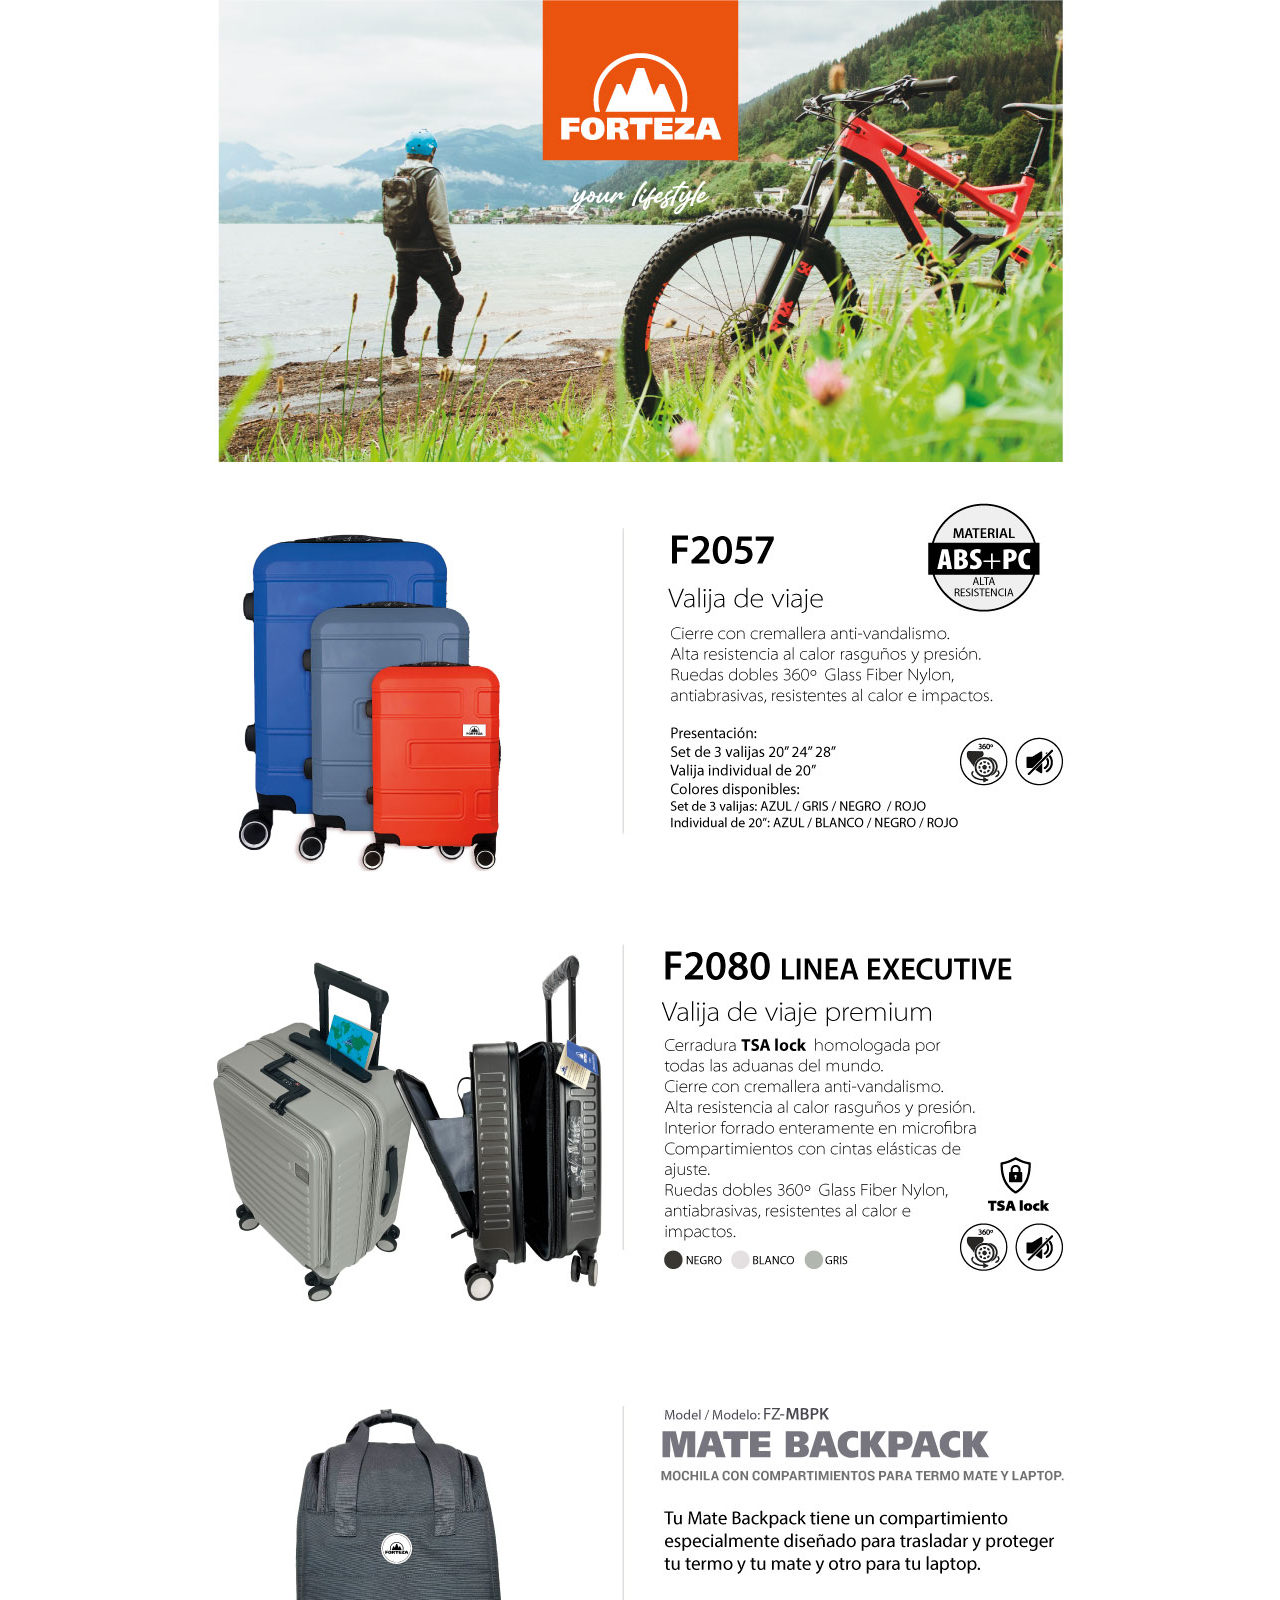
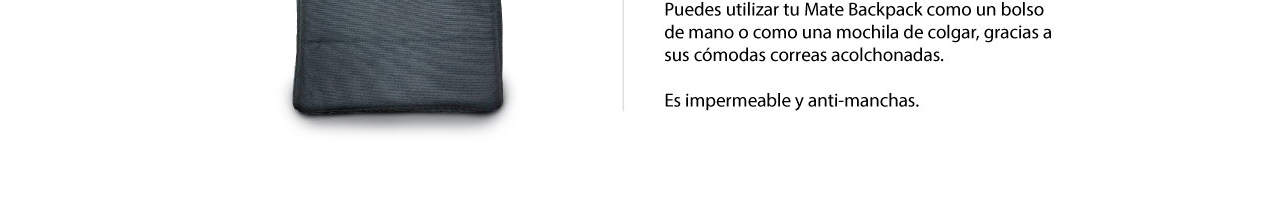
==== bags.html @ 193a03c6 "Agregado de imagenes a modo de maqueta" ====
<!DOCTYPE html>
<html lang="es">

<head>
  <meta charset="UTF-8">
  <meta name="viewport" content="width=device-width, initial-scale=1.0">
  <!-- Favicon -->
  <link rel="shortcut icon" href="/src/forteza-favicon.svg" type="image/svg">

  <!-- Estilos -->
  <link rel="stylesheet" href="/css/styles.css">

  <!-- Fuentes -->
  <link rel="preconnect" href="https://fonts.googleapis.com">
  <link rel="preconnect" href="https://fonts.gstatic.com" crossorigin>
  <link
    href="https://fonts.googleapis.com/css2?family=Roboto:ital,wght@0,300;0,400;0,700;0,900;1,300;1,400;1,700;1,900&display=swap"
    rel="stylesheet">

  <!-- JS -->
  <script defer src="/js/app.js"></script>

  <title>Forteza</title>

</head>

<body style="background-color: rgb(255, 255, 255); background-image: none;">
  <main>
    <a href="/">
      <img src="./src/maq-bolsos.jpg" width="100%" srcset="">
    </a>
  </main>
</body>
---- css/styles.css ----
/* Clases generales */
* {
	margin: 0;
	padding: 0;
	box-sizing: border-box;
	font-family: "Roboto", sans-serif;
}

a {
	text-decoration: none;
	color: inherit;
}

.hidden {
	display: none;
}

/*  Forteza web elements */

body {
	display: flex;
	flex-direction: column;
	justify-content: space-between;
	align-items: center;
	height: 100dvh;
	padding-bottom: 2rem;
	background-image: url(/src/fondo-paisaje-pies.webp);
	background-repeat: no-repeat;
	background-size: cover;
	background-position: 50% 0%;
	background-attachment: fixed;
}

/* Cabezal  */
#logo-header {
	width: 90%;
	display: flex;
	flex-direction: column;
	align-items: center;
	justify-content: flex-start;
	/* border: solid 1px #525252; */
}
#logo-header a {
	width: 150px;
}

#logo-header a :hover {
	filter: drop-shadow(0px 2px 12px rgba(0, 0, 0, 0.2));
}

#your-lifestyle {
	width: 180px;
	padding: 10px 0;
}
path.st0 {
	fill: rgb(243, 240, 240);
	filter: drop-shadow(4px 4px 8px rgba(0, 0, 0, 0.632));
	stroke-width: 0px;
}

/* Contenido Central   */
#main-container {
	max-width: 800px;
	display: block;
	width: 100%;
	margin-bottom: 50px;
}
#nav-section {
	display: flex;
	justify-content: center;
	width: 100%;
}
.ul-menu {
	width: 100%;
	max-width: 900px;
	display: flex;
	justify-content: space-around;
	flex-wrap: wrap;
	gap: 24px;
	/* background-color: saddlebrown; */
}

li {
	display: flex;
	flex-direction: column;
	justify-content: center;
	align-items: center;
	list-style: none;
	min-width: 180px;
	max-width: 230px;
	padding: 10px;
	letter-spacing: 0.5px;

	font-size: 1.1em;
	font-weight: 900;
	text-align: center;
	text-transform: uppercase;
	color: #fff;
}

li span {
	width: 100%;
	filter: drop-shadow(1px 1px 1px #000);
	line-height: 180%;
}

li span.eng {
	font-weight: 700;
	border-bottom: solid 1px;
}
li span.spa {
	font-weight: 700;
	font-style: italic;
	color: #ddd;
}

li:hover {
	cursor: pointer;
	filter: drop-shadow(1px 2px 15px #ffffffbe);
}

.products-container {
	padding: 50px 0;
}
.products-container img {
	margin: 20px 0;
}
#foot-menu span {
	padding: 30px 0;
	font-size: 1.2rem;
	color: #fff;
	opacity: 0.6;
	cursor: pointer;
	user-select: none;
}
#foot-menu span:hover {
	opacity: 1;
	color: orange;
}
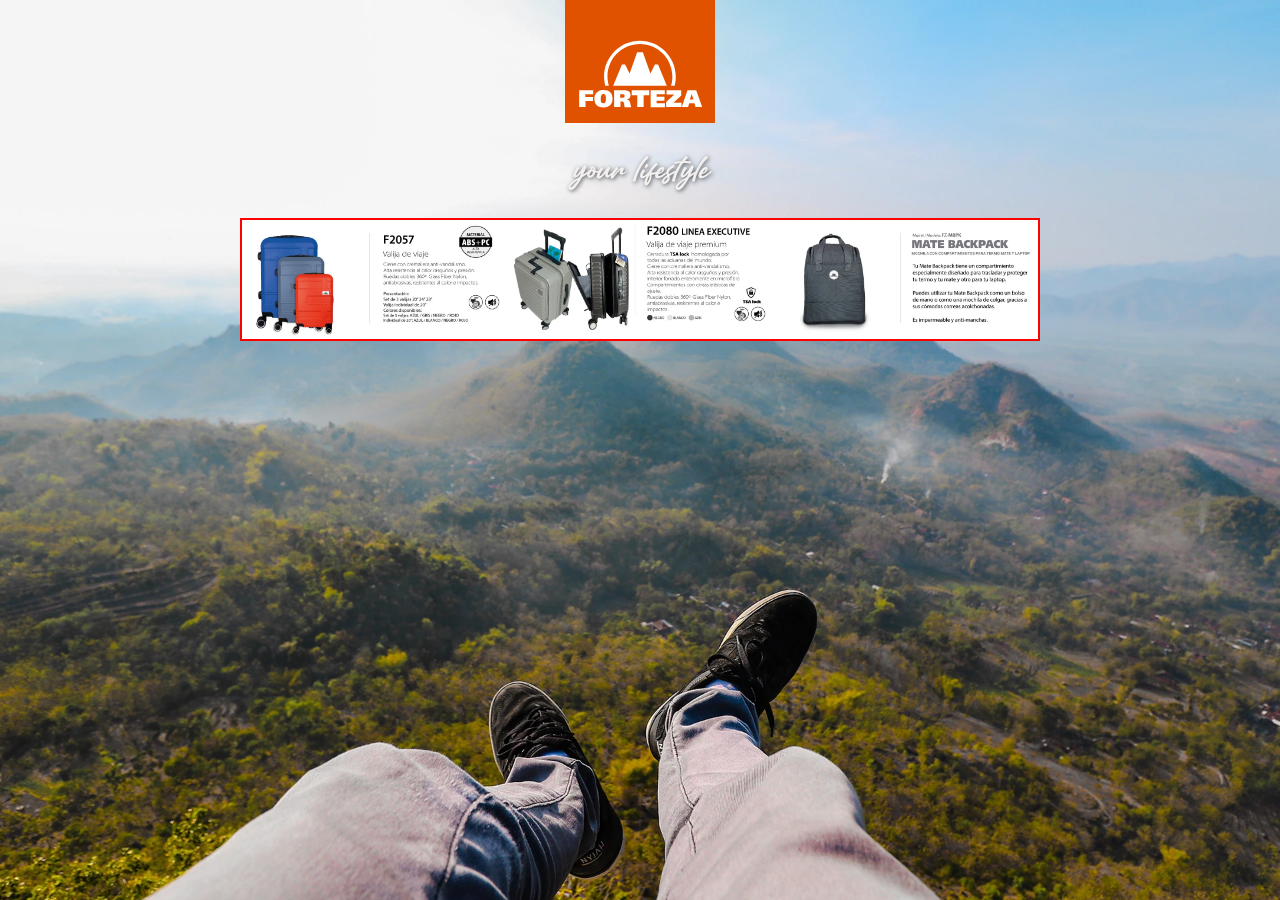
==== commit 1e232078: "updating styles" ====
--- a/bags.html
+++ b/bags.html
@@ -23,11 +23,139 @@
   <title>Forteza</title>
 
 </head>
+<header id="logo-header">
+  <h1 class="hidden">Forteza</h1>
+  <a href="/">
+    <img id="forteza-logo-orange" src="/src/forteza-logo-orange.svg" alt="Forteza Logotipo"><br>
 
-<body style="background-color: rgb(255, 255, 255); background-image: none;">
-  <main>
-    <a href="/">
-      <img src="./src/maq-bolsos.jpg" width="100%" srcset="">
-    </a>
+  </a>
+  <!-- your lifestyle en SVG -->
+  <svg id="your-lifestyle" xmlns="http://www.w3.org/2000/svg" viewBox="0 0 636.5 254.2">
+    <g>
+      <path class="st0"
+        d="M269.9,119.8c-0.4,0-0.9,0.2-1.3,0.6c-1.3,1.3-2.7,2.5-4.1,3.5c-1.4,1.1-2.7,1.8-3.8,2.4s-2,0.9-2.8,1
+  		c-0.8,0.1-1.3-0.1-1.3-0.6c-0.2-1.2,0.1-2.7,0.9-4.5s1.6-3.5,2.3-5.3c0.7-1.7,1.2-3.4,1.3-4.9c0.1-1.6-0.6-2.8-2.1-3.6
+  		c-1.7-1-3.6-1.1-5.8-0.3c-2.1,0.8-4.4,2.1-6.7,3.9s-4.6,4-7,6.5s-4.6,5-6.7,7.6c-2.1,2.5-4,4.9-5.7,7.1c-1.7,2.2-3,3.9-4,5
+  		c0.2-0.4,0.7-1.2,1.4-2.4c0.8-1.2,1.6-2.6,2.6-4.2s2.1-3.3,3.3-5.1c1.2-1.9,2.4-3.6,3.7-5.3c1.3-1.7,2.4-3.2,3.6-4.5s2.2-2.3,3.1-3
+  		c0.7-0.5,0.9-1.3,0.7-2.4s-0.7-2-1.5-2.9c-0.8-0.8-1.7-1.4-2.8-1.8s-2.1-0.1-3,0.7c-1,0.8-2.4,2.6-4.3,5.3
+  		c-1.6,2.2-3.2,4.7-4.9,7.4c-0.2,0.1-0.4,0.2-0.6,0.5c-1.7,1.6-3.5,3.2-5.4,5c-1.9,1.7-3.7,3.3-5.4,4.8s-3.3,2.7-4.7,3.6
+  		c-1.4,0.9-2.4,1.4-3.2,1.4s-1.3-0.6-1.3-1.7c-0.1-1.2,0.1-2.6,0.5-4.2c0.4-1.6,1-3.4,1.7-5.4c0.7-1.9,1.5-3.8,2.2-5.5
+  		s1.4-3.2,2-4.5c0.7-1.2,1.1-2,1.3-2.3c0.5-0.7,0.5-1.5-0.1-2.5c-0.5-1-1.3-1.8-2.4-2.5c-1.1-0.7-2.2-1.1-3.4-1.1
+  		c-1.2-0.1-2.1,0.5-2.8,1.7c-0.5,0.9-1.4,2.2-2.6,4c-1.2,1.8-2.6,3.7-4.2,5.8c-1.6,2.1-3.3,4.3-5.1,6.6s-3.7,4.5-5.4,6.5
+  		s-3.5,3.8-5.1,5.3c-1.7,1.6-3.1,2.6-4.3,3.2c-1,0.5-1.4,0.2-1.4-0.7c0-1,0.4-2.3,1-4c0.6-1.7,1.4-3.7,2.5-5.8
+  		c1-2.1,2.1-4.1,3.2-6.1c1-2,2-3.7,2.9-5.1c0.8-1.5,1.4-2.3,1.8-2.6c0.7-0.6,0.8-1.4,0.3-2.4s-1.2-1.8-2.2-2.5s-2-1.1-3.2-1.3
+  		c-1.2-0.2-2.1,0.2-2.8,1.2l-0.2,0.1c-0.6,0.9-1.3,2-2.2,3.5c-0.9,1.4-1.9,3.1-2.9,5c-0.3,0.5-0.6,1-0.9,1.5
+  		c-0.4,0.1-0.7,0.2-1.1,0.3c-1,0.3-2.1,0.5-3.3,0.6s-2.3,0.1-3.5,0.1c-1.1,0-2.2-0.2-3.3-0.6c0.1-4.3-0.5-7.7-1.8-10.2
+  		s-2.8-4.3-4.6-5.2c-1.8-0.9-3.6-1.2-5.5-0.8c-1.9,0.4-3.4,1.3-4.6,2.6c-1.1,1.3-1.8,3-1.9,5.1c-0.1,2.1,0.8,4.3,2.6,6.8
+  		c-1-1.2-2.1-1.9-3.4-2.2c-1.3-0.3-2.4-0.1-3.2,0.7c-1.5,1.5-3,3.3-4.3,5.4c-3.3,1.8-6.5,3.6-9.6,5.6c-3.2,2.1-5.7,3.7-7.6,5
+  		c1-2.3,2.1-4.9,3.3-7.6c1.2-2.7,2.3-5.4,3.3-7.9s1.9-4.8,2.7-6.7c0.8-1.9,1.3-3.2,1.5-4c0.4-1.2,0.2-2.2-0.5-3.2
+  		c-0.7-1-1.6-1.7-2.7-2.2s-2.2-0.6-3.4-0.5c-1.2,0.2-2.1,0.7-2.7,1.8c-1.5,2.6-3.3,5.6-5.5,9c-2.1,3.4-4.4,6.8-6.9,10.1
+  		s-5,6.3-7.4,8.9c-2.4,2.6-4.6,4.4-6.6,5.2c-1,0.5-1.4,0.2-1.4-0.7c0.1-0.9,0.4-2.2,1.1-3.8c0.7-1.6,1.6-3.5,2.7-5.6s2.2-4.1,3.3-6
+  		c1.1-1.9,2.1-3.6,3-5c0.9-1.5,1.5-2.3,1.9-2.6c0.7-0.6,0.8-1.4,0.3-2.4s-1.2-1.8-2.2-2.5s-2-1.1-3.2-1.3c-1.2-0.2-2.1,0.2-2.8,1.2
+  		c-0.9,1.2-2.1,3-3.6,5.6s-3,5.3-4.5,8.2c-1.4,2.9-2.7,5.8-3.8,8.5c-1.1,2.7-1.5,4.9-1.5,6.4s0.4,2.9,1.1,4.1
+  		c0.7,1.2,1.7,2.1,2.9,2.8c1.3,0.6,2.7,0.9,4.3,0.9s3.2-0.5,5-1.5c1.6-0.8,3.2-1.9,4.6-3.2s2.8-2.7,4.2-4.2c1.3-1.4,2.6-3,3.9-4.6
+  		c1.3-1.6,2.5-3.1,3.8-4.6c-0.6,1.2-1.2,2.5-1.8,3.9c-0.7,1.4-1.4,2.9-2.1,4.3c-0.8,1.5-1.5,2.9-2.2,4.2c-0.7,1.4-1.4,2.5-2,3.5
+  		c-0.4,0.3-1.7,1.2-4.1,2.7s-5.3,3.3-8.6,5.5c-3.4,2.2-6.9,4.7-10.5,7.6c-3.7,2.8-6.9,5.8-9.8,9c-2.3,2.5-3.8,5-4.7,7.3
+  		s-1.1,4.5-0.9,6.4c0.2,1.9,1,3.5,2.1,4.8s2.7,2.1,4.4,2.5s3.8,0.3,6-0.4c2.2-0.6,4.5-2,7-4c2.8-2.4,5.4-5,7.8-7.8
+  		c2.3-2.8,4.6-5.8,6.8-9.1s4.3-6.8,6.4-10.4c2.1-3.7,4.3-7.5,6.5-11.6c0.2-0.2,0.9-0.7,2-1.5c1.1-0.7,2.5-1.6,4.1-2.7
+  		c1.6-1.1,3.4-2.2,5.3-3.5c1.9-1.3,3.8-2.5,5.6-3.7c0.9-0.6,1.7-1.1,2.5-1.7c0,0.2-0.1,0.4-0.1,0.7c-0.3,1.9-0.2,3.6,0.3,5.1
+  		s1.2,2.8,2.1,3.9c1,1.1,2,2,3.3,2.7c1.3,0.7,2.5,1.1,3.8,1.1c2.9,0.2,5.5-0.4,7.8-1.7c2.2-1.3,4.2-3,5.8-5s2.9-4.1,3.9-6.3
+  		c1-2.2,1.6-4,1.8-5.5v0.2c1.7,0.4,3.9,0.5,6.6,0.5c0.8,0,1.6-0.1,2.5-0.3c-0.6,1.3-1.3,2.6-1.8,3.9c-0.8,2-1.5,3.8-2,5.4
+  		s-0.7,2.9-0.7,4c0.1,1.5,0.5,2.9,1.2,4.1c0.7,1.2,1.7,2.1,2.9,2.7c1.2,0.6,2.6,0.9,4.2,0.9c1.6,0,3.2-0.5,5-1.5
+  		c3.6-1.9,6.8-4.5,9.6-7.7s5.6-6.4,8.4-9.7c-1,4.2-1.1,7.5-0.4,10.1c0.7,2.6,2.5,4.3,5.2,5.2c1.1,0.4,2.3,0.3,3.7-0.2s3-1.2,4.6-2.3
+  		c1.7-1.1,3.3-2.3,5-3.7c0.8-0.7,1.7-1.4,2.5-2.2c-1,2.2-1.9,4-2.4,5.6c-0.4,1.3-0.3,2.5,0.2,3.6c0.5,1.2,1.3,2,2.3,2.5
+  		s2.2,0.7,3.5,0.5c1.4-0.2,2.6-1,3.7-2.4c1.8-2.2,3.9-4.8,6.2-7.7s4.7-5.8,7-8.5c2.4-2.8,4.6-5.2,6.8-7.4c2.1-2.1,3.9-3.4,5.4-4.2
+  		c-2.5,4.3-3.6,7.9-3.3,10.7s1.5,4.6,3.7,5.3c2.1,0.7,5.1,0.4,8.7-1.1c3.7-1.5,7.6-4.2,11.7-8.3c0.7-0.6,1.1-1.2,1.1-1.8
+  		c0.1-0.6,0-1-0.3-1.4C270.7,120,270.4,119.8,269.9,119.8z M95,157c-1.5,2-3.1,4.1-4.7,6.1c-1.7,2-3.4,4-5.1,6
+  		c-1.8,2-3.5,3.8-5.3,5.4c-2.3,2.1-4.1,3.3-5.5,3.7c-1.4,0.3-2.1,0-2.3-0.9c-0.1-0.9,0.3-2.4,1.5-4.4c1.1-2,3.1-4.3,5.9-6.8
+  		c1.3-1,2.7-2.2,4.3-3.5s3.3-2.6,5-3.9s3.4-2.6,5.2-3.9c1.7-1.3,3.4-2.4,4.9-3.5l0.1-0.1C97.8,153,96.5,155,95,157z M151,127.5
+  		c-0.8,1.5-1.6,2.9-2.6,4.2s-2,2.4-3.2,3.4c-1.1,1-2.2,1.6-3.3,1.6c-1.2,0.1-1.9-0.4-2.1-1.4s-0.1-2.2,0.4-3.7s1.2-3.1,2.2-4.7
+  		c1-1.7,2.1-3.1,3.4-4.2c0.7-0.6,1.1-1.1,1.1-1.5c0.1-0.3,0-0.6,0-0.9c0.6,0.6,1.4,1.2,2.3,1.8c1.2,0.7,2.3,1.2,3.2,1.5
+  		C152.2,124.7,151.7,126,151,127.5z M153.6,117.1c-0.8-0.4-1.5-1-2.1-1.7s-1-1.5-1.3-2.2c-0.4-0.7-0.4-1.4-0.4-2
+  		c0.1-0.6,0.2-1,0.6-1.2h0.1c0.5-0.2,0.9-0.2,1.4,0.2s0.8,1,1.1,1.7c0.3,0.7,0.5,1.6,0.6,2.5C153.6,115.4,153.6,116.3,153.6,117.1z" />
+      <path class="st0"
+        d="M333.8,89.6c4-5.2,8.3-9.7,12.9-13.6c1.2-1,1.7-2.1,1.5-3.4c-0.2-1.3-0.8-2.4-1.7-3.4c-0.9-0.9-2-1.6-3.2-2
+  		s-2.3-0.1-3.2,0.7v-0.2c-1.8,1.7-4.1,4.2-6.7,7.4c-2.7,3.3-5.5,7.1-8.5,11.4c-3,4.4-6,9.2-9.2,14.5c-3.1,5.3-6.1,10.8-9,16.5
+  		c-2.8,5.7-5.5,11.5-7.9,17.5s-4.3,11.9-5.8,17.6c-0.5,1.7-0.2,2.9,0.9,3.6s2.3,1.2,3.7,1.2c1.4,0.1,2.7-0.2,3.9-0.7s1.7-1.2,1.7-2
+  		c-0.1-1.1,0.3-3.2,1.1-6.4c0.8-3.2,2-7.1,3.7-11.6s3.8-9.5,6.3-14.9s5.3-10.8,8.6-16.3C326.2,100,329.8,94.7,333.8,89.6z" />
+      <path class="st0" d="M347.5,98.8c-0.5-1.1-1.2-1.9-2.2-2.6s-2-1.1-3.2-1.1s-2.1,0.4-2.8,1.3c-0.5,0.7-1.1,1.8-1.8,3.2
+  		c-0.7,1.4-1.4,2.9-1.9,4.4s-0.8,2.9-0.9,4.2c-0.1,1.3,0.2,2.2,1,2.7c0.7,0.4,1.6,0.3,2.7-0.3c1.1-0.6,2.2-1.4,3.3-2.5
+  		c1.1-1,2.2-2.1,3.1-3.3c1-1.2,1.7-2.1,2.2-2.7l-0.1-0.1C347.8,100.9,348,99.9,347.5,98.8z" />
+      <path class="st0" d="M449.7,129.7c1.6-3.9,3.4-8,5.5-12.3s4.5-8.6,7.1-13c2.7-4.4,5.5-8.6,8.7-12.7c1.7,0,3.6-0.1,5.7,0
+  		s4.2,0.2,6.3,0.4c2,0.1,4,0.4,5.8,0.6c1.8,0.3,3.2,0.5,4.3,0.8c1.2,0.3,2.3,0.2,3.2-0.4c0.9-0.6,1.6-1.4,2-2.3s0.5-1.9,0.4-2.8
+  		c-0.1-0.9-0.7-1.5-1.6-1.8c-1.2-0.2-2.6-0.4-4.4-0.5c-1.7-0.1-3.6-0.3-5.5-0.3c-1.9-0.1-3.8-0.1-5.7-0.1c-1.9,0-3.5,0.1-4.9,0.1
+  		c1.5-1.6,3-3.2,4.5-4.7c1.5-1.6,3.1-3,4.7-4.3c1.2-1,1.7-2.1,1.5-3.4s-0.8-2.4-1.7-3.5c-1-1-2-1.8-3.3-2.2
+  		c-1.3-0.5-2.4-0.2-3.3,0.6h0.1c-1.7,1.6-3.8,3.9-6.3,6.9s-5.1,6.5-7.9,10.6c-4,0.2-7.8,0.4-11.6,0.8c-3.7,0.4-7.4,1-11,2
+  		c-1.4,0.3-2.1,1-2.4,1.9c-0.3,0.9-0.2,1.8,0.2,2.7c0.3,0.8,1,1.5,1.8,2s1.7,0.5,2.7,0c2.3-0.8,4.8-1.4,7.6-1.9
+  		c2.7-0.5,5.4-0.9,8-1.1c-2.7,4.3-5.5,8.9-8.3,13.8c-2.4,4.3-4.8,8.7-7,13.2c-0.1,0-0.1,0-0.2,0.1c-0.5,0.2-1.3,0.6-2.5,1.2
+  		s-2.6,1.4-4.3,2.2c-1.7,0.8-3.4,1.7-5.3,2.6s-3.7,1.8-5.3,2.7c-1.6,0.9-3.1,1.6-4.4,2.3c-1.3,0.6-2.2,1.2-2.7,1.5
+  		c-1-2.5-1.1-5.1-0.3-7.7c0.8-2.5,2.2-4.9,4.1-7.1s4.1-4.1,6.6-5.6c2.6-1.5,5-2.5,7.3-3h-0.2c1.3-0.3,2-1,2.3-2.2
+  		c0.3-1.1,0.3-2.3-0.1-3.5c-0.3-1.2-1-2.2-1.9-3s-2-1-3.2-0.6c-3.6,1.4-7,3.4-10.3,5.9c-3.3,2.6-6,5.4-8.2,8.7c-2,3-3.4,6.2-4,9.7
+  		c-0.5,0.4-1,0.9-1.6,1.3c-1.7,1.5-3.6,2.9-5.7,4.3c-2.1,1.4-4.2,2.7-6.4,4c-2.2,1.3-4.2,2.3-6.2,3.2s-3.8,1.5-5.3,1.8
+  		c-1.6,0.3-2.7,0.2-3.5-0.4l0.1,0.2c-0.4-0.3-0.7-0.8-0.9-1.4s-0.2-1.2-0.2-1.9c0.1-0.7,0.2-1.3,0.4-1.9c0.2-0.6,0.4-1,0.6-1.4
+  		c1.5,0.3,3.2,0.1,5-0.5c1.8-0.6,3.6-1.4,5.3-2.6c1.7-1.2,3.3-2.5,4.8-4.1s2.7-3.2,3.8-4.9c1.6-2.8,2.3-5.2,2.2-7.3
+  		c-0.1-2.1-0.9-3.6-2.3-4.6s-3.3-1.3-5.6-1c-2.3,0.3-4.9,1.4-7.6,3.3c-2,1.5-4,3.2-6,5.3c-2,2.1-3.8,4.3-5.4,6.7
+  		c-0.1,0.2-0.3,0.4-0.4,0.6c0,0-0.1,0-0.1,0.1c-1.8,1-3.8,1.9-5.9,2.5c-2.1,0.7-4.4,1.1-6.7,1.3c-2.4,0.2-4.6,0.1-6.8-0.3
+  		c1.1-2.1,2.4-4.2,3.8-6.4c1.5-2.2,3-4.4,4.8-6.6s3.7-4.3,5.8-6.4c2.1-2,4.3-4,6.8-5.8c1-0.7,1.4-1.6,1.4-2.9c0-1.2-0.3-2.4-0.9-3.5
+  		s-1.4-2-2.4-2.6c-0.9-0.6-1.9-0.6-2.9,0c-1.7,1.1-3.8,3-6.3,5.7c-2.4,2.7-5,5.9-7.7,9.7c-2.7,3.7-5.4,7.9-8.2,12.3
+  		c-1.3,2.1-2.5,4.3-3.8,6.4c-0.8,0.8-1.7,1.6-2.5,2.4c-2.4,2.1-4.6,3.9-6.8,5.5c-2.1,1.6-4.1,2.9-5.9,3.8c-1.7,1-3.1,1.3-4,1.2
+  		c-0.6,0-1-0.5-1.1-1.4c-0.1-0.9,0.1-2.1,0.5-3.5c0.5-1.4,1.2-3.1,2.3-5.1c1.1-2,2.6-4.2,4.4-6.6c0.7-1,0.9-2,0.5-3s-1.1-1.9-2-2.5
+  		s-2-1-3.2-1.1s-2.1,0.3-2.8,1.2c-2.1,2.7-4,5.5-5.5,8.5c-1.6,3-2.6,5.9-3.2,8.7s-0.6,5.3,0,7.4c0.6,2.2,1.9,3.6,3.9,4.4
+  		c1.9,0.8,4,0.9,6.1,0.4c2.2-0.5,4.3-1.4,6.5-2.6c2-1.2,3.8-2.4,5.7-4c-1.1,2.3-2.1,4.6-3.1,6.9c-1.8,4.3-3.1,8.3-3.8,11.8
+  		s-0.9,6.5-0.4,8.9c0.4,2.4,1.7,4,3.9,4.6c1.9,0.5,3.8,0.3,5.7-0.7c1.9-1,3.7-2.5,5.4-4.6c1.7-2.1,3.2-4.5,4.6-7.3s2.6-5.7,3.5-8.7
+  		c1-3,1.7-5.9,2.1-8.8s0.5-5.3,0.2-7.5c2,0.1,4.3-0.1,6.6-0.6c2.3-0.5,4.7-1.2,6.9-2.1c0,0,0,0,0.1,0c-0.5,1.6-0.9,3.1-1.1,4.5
+  		c-0.2,2.1,0,4.1,0.8,5.8c0.8,1.7,2.2,3,4.2,3.9c1.8,0.8,3.9,1.1,6.1,0.8c2.3-0.3,4.6-0.9,7-1.9s4.9-2.2,7.4-3.7s5-3.1,7.3-4.8
+  		c2.3-1.8,4.5-3.5,6.6-5.3c0.3-0.3,0.6-0.5,0.9-0.7c0.3,2,0.9,4.1,1.8,6.1c-2.1,1.5-4.2,3-6.1,4.5s-3.7,3.1-5.3,4.6
+  		c-2.9,2.9-4.9,5.7-5.9,8.3s-1.3,4.9-1,6.8c0.4,2,1.3,3.5,2.8,4.6s3.4,1.6,5.6,1.6c2.2-0.1,4.6-0.8,7.3-2.2s5.3-3.6,8-6.8
+  		c1.5-1.8,2.5-3.5,3.2-5.3c0.7-1.7,1.1-3.4,1.2-5.1c0.1-1.7,0-3.3-0.2-4.8c-0.3-1.6-0.6-2.9-0.9-4.2c1.5-1,3.4-2.2,5.6-3.4
+  		c2.3-1.2,4.6-2.5,6.9-3.7c2.1-1.1,4-2.1,5.7-3c-1.4,3.1-2.7,6.2-3.9,9.3c-2.1,5.3-3.9,10.6-5.2,15.8c-0.4,1.7-0.1,3,0.9,3.8
+  		c1,0.9,2.2,1.4,3.6,1.5c1.3,0.2,2.6-0.1,3.9-0.6s2-1.4,2.1-2.5c0.2-1.2,0.5-3,1.1-5.5c0.6-2.4,1.4-5.3,2.5-8.6
+  		C446.8,137.3,448.2,133.7,449.7,129.7z M352,143.5c-0.8,3.2-1.8,6.1-2.9,8.7c-1.1,2.6-2.3,4.8-3.6,6.5c-1.2,1.7-2.2,2.7-2.8,2.9
+  		c-0.4,0.2-0.6-0.4-0.4-1.8c0.2-1.4,0.8-3.3,1.6-5.9c0.8-2.6,2-5.6,3.5-9s3.3-7,5.3-10.8C353,137.3,352.8,140.4,352,143.5z
+  		 M392.2,117.9c0.9-0.9,1.7-1.7,2.5-2.3c0.8-0.6,1.4-1,1.9-1.2c0.5-0.1,0.8,0,0.8,0.3c0.1,0.3-0.1,1-0.7,2.1
+  		c-1.6,3.1-3.5,5.5-5.7,7.1s-4,2.5-5.5,2.6c0.3-0.7,1.2-2,2.5-3.7C389.3,121.1,390.7,119.4,392.2,117.9z M415.7,145.2
+  		c-0.3,1.1-0.7,2.3-1.4,3.5s-1.5,2.4-2.6,3.7c-1.1,1.3-2.3,2.4-3.6,3.5c-2.5,2-4.1,2.6-4.9,1.8c-0.9-0.8-0.2-2.7,2-5.9
+  		c1.3-1.9,3-3.7,5.1-5.5c2.1-1.8,3.8-3.1,5.2-4.1l0.2,0.1C415.9,143.1,415.9,144.1,415.7,145.2z" />
+      <path class="st0" d="M543.5,89.6c4-5.2,8.3-9.7,12.9-13.6c1.2-1,1.7-2.1,1.5-3.4c-0.2-1.3-0.8-2.4-1.7-3.4c-0.9-0.9-2-1.6-3.2-2
+  		s-2.3-0.1-3.2,0.7v-0.2c-1.8,1.7-4.1,4.2-6.7,7.4c-2.7,3.3-5.5,7.1-8.5,11.4c-3,4.4-6,9.2-9.2,14.5c-3.1,5.3-6.1,10.8-9,16.5
+  		c-0.8,1.6-1.5,3.1-2.3,4.7c-3.2,1.8-6.4,3.5-9.3,5.5c-3.2,2.1-5.7,3.7-7.6,5c1-2.3,2.1-4.9,3.3-7.6c1.2-2.7,2.3-5.4,3.3-7.9
+  		s1.9-4.8,2.7-6.7c0.8-1.9,1.3-3.2,1.5-4l0,0c0.4-1.2,0.2-2.2-0.5-3.2s-1.6-1.7-2.7-2.2s-2.2-0.6-3.4-0.5c-1.2,0.2-2.1,0.7-2.7,1.8
+  		c-1.5,2.6-3.3,5.6-5.5,9c-2.1,3.4-4.4,6.8-6.9,10.1s-5,6.3-7.4,8.9c-2.4,2.6-4.6,4.4-6.6,5.2c-1,0.5-1.4,0.2-1.4-0.7
+  		c0.1-0.9,0.4-2.2,1.1-3.8s1.6-3.5,2.7-5.6s2.2-4.1,3.3-6c1.1-1.9,2.1-3.6,3-5c0.9-1.5,1.5-2.3,1.9-2.6c0.7-0.6,0.8-1.4,0.3-2.4
+  		s-1.2-1.8-2.2-2.5s-2-1.1-3.2-1.3c-1.2-0.2-2.1,0.2-2.8,1.2c-0.9,1.2-2.1,3-3.6,5.6s-3,5.3-4.5,8.2c-1.4,2.9-2.7,5.8-3.8,8.5
+  		c-1.1,2.7-1.5,4.9-1.5,6.4s0.4,2.9,1.1,4.1s1.7,2.1,2.9,2.8c1.3,0.6,2.7,0.9,4.3,0.9c1.6,0,3.2-0.5,5-1.5c1.6-0.8,3.2-1.9,4.6-3.2
+  		c1.4-1.3,2.8-2.7,4.2-4.2c1.3-1.4,2.6-3,3.9-4.6s2.5-3.1,3.8-4.6c-0.6,1.2-1.2,2.5-1.8,3.9c-0.7,1.4-1.4,2.9-2.1,4.3
+  		c-0.8,1.5-1.5,2.9-2.2,4.2c-0.7,1.4-1.4,2.5-2,3.5c-0.4,0.3-1.7,1.2-4.1,2.7s-5.3,3.3-8.6,5.5c-3.4,2.2-6.9,4.7-10.5,7.6
+  		c-3.7,2.8-6.9,5.8-9.8,9c-2.3,2.5-3.8,5-4.7,7.3c-0.9,2.3-1.1,4.5-0.9,6.4s1,3.5,2.1,4.8s2.7,2.1,4.4,2.5c1.7,0.4,3.8,0.3,6-0.4
+  		c2.2-0.6,4.5-2,7-4c2.8-2.4,5.4-5,7.8-7.8c2.3-2.8,4.6-5.8,6.8-9.1c2.2-3.3,4.3-6.8,6.4-10.4c2.1-3.7,4.3-7.5,6.5-11.6
+  		c0.2-0.2,0.9-0.7,2-1.5c1.1-0.7,2.5-1.6,4.1-2.7c1.6-1.1,3.4-2.2,5.3-3.5c1.9-1.3,3.8-2.5,5.6-3.7c0.4-0.3,0.8-0.6,1.3-0.8
+  		c-0.5,1.2-1,2.4-1.5,3.5c-2.4,6-4.3,11.9-5.8,17.6c-0.5,1.7-0.2,2.9,0.9,3.6c1.1,0.7,2.3,1.2,3.7,1.2c1.4,0.1,2.7-0.2,3.9-0.7
+  		c1.2-0.5,1.7-1.2,1.7-2c-0.1-1.1,0.3-3.2,1.1-6.4c0.8-3.2,2-7.1,3.7-11.6c1.7-4.5,3.8-9.5,6.3-14.9s5.3-10.8,8.6-16.3
+  		S539.5,94.7,543.5,89.6z M474.7,157c-1.5,2-3.1,4.1-4.7,6.1c-1.7,2-3.4,4-5.1,6c-1.8,2-3.5,3.8-5.3,5.4c-2.3,2.1-4.1,3.3-5.5,3.7
+  		c-1.4,0.3-2.1,0-2.3-0.9c-0.1-0.9,0.3-2.4,1.5-4.4c1.1-2,3.1-4.3,5.9-6.8c1.3-1,2.7-2.2,4.3-3.5c1.6-1.3,3.3-2.6,5-3.9
+  		s3.4-2.6,5.2-3.9c1.7-1.3,3.4-2.4,4.9-3.5l0.1-0.1C477.5,153,476.2,155,474.7,157z" />
+      <path class="st0" d="M571.2,121.5c-0.3-0.6-0.7-1-1.3-1.2s-1.1-0.2-1.5,0.2c-1.2,1.1-2.7,2.4-4.4,3.8c-1.7,1.5-3.6,2.9-5.7,4.3
+  		c-2.1,1.4-4.2,2.7-6.4,4s-4.2,2.3-6.2,3.2c-2,0.9-3.8,1.5-5.3,1.8c-1.6,0.3-2.7,0.2-3.5-0.4l0.1,0.2c-0.4-0.3-0.7-0.8-0.9-1.4
+  		s-0.2-1.2-0.2-1.9c0.1-0.7,0.2-1.3,0.4-1.9c0.2-0.6,0.4-1,0.6-1.4c1.5,0.3,3.2,0.1,5-0.5c1.8-0.6,3.6-1.4,5.3-2.6s3.3-2.5,4.8-4.1
+  		s2.7-3.2,3.8-4.9c1.6-2.8,2.3-5.2,2.2-7.3c-0.1-2.1-0.9-3.6-2.3-4.6c-1.4-1-3.3-1.3-5.6-1s-4.9,1.4-7.6,3.3c-2,1.5-4,3.2-6,5.3
+  		c-2,2.1-3.8,4.3-5.4,6.7c-1.6,2.4-2.9,4.8-4,7.3c-1.1,2.4-1.8,4.7-2,6.9c-0.2,2.1,0,4.1,0.8,5.8c0.8,1.7,2.2,3,4.2,3.9
+  		c1.8,0.8,3.9,1.1,6.1,0.8c2.3-0.3,4.6-0.9,7-1.9c2.4-1,4.9-2.2,7.4-3.7s5-3.1,7.3-4.8c2.3-1.8,4.5-3.5,6.6-5.3s3.9-3.4,5.4-4.8
+  		c1-0.6,1.5-1.2,1.6-1.9C571.6,122.7,571.5,122.1,571.2,121.5z M545.5,117.9c0.9-0.9,1.7-1.7,2.5-2.3c0.8-0.6,1.4-1,1.9-1.2
+  		c0.5-0.1,0.8,0,0.8,0.3c0.1,0.3-0.1,1-0.7,2.1c-1.6,3.1-3.5,5.5-5.7,7.1s-4,2.5-5.5,2.6c0.3-0.7,1.2-2,2.5-3.7
+  		S544,119.4,545.5,117.9z" />
+    </g>
+  </svg>
+</header>
+
+<body>
+  <main id="main-container">
+    <div class="products-container">
+      <img src="./src/products/F2057.webp" width="100%" alt="" srcset="">
+      <img src="./src/products/F2080.webp" width="100%" alt="" srcset="">
+
+      <img src="./src/products/FZ-MBPK.webp" width="100%" alt="" srcset="">
+
+    </div>
+
   </main>
 </body>--- a/css/styles.css
+++ b/css/styles.css
@@ -20,7 +20,7 @@
 body {
 	display: flex;
 	flex-direction: column;
-	justify-content: space-between;
+	/* justify-content: space-between; */
 	align-items: center;
 	height: 100dvh;
 	padding-bottom: 2rem;
@@ -120,11 +120,76 @@
 }
 
 .products-container {
-	padding: 50px 0;
-}
-.products-container img {
-	margin: 20px 0;
-}
+	display: grid;
+	grid-template-columns: auto auto auto auto auto;
+	grid-template-rows: auto auto auto auto;
+	text-align: center;
+	border: solid 2px red;
+	/* background-color: #fff; */
+}
+
+.products-container #product-img {
+	display: flex;
+	align-items: center;
+	justify-content: center;
+	grid-column: 1/2;
+	grid-row: 1/5;
+	/* border: solid 1px #fff; */
+	/* background-color: rgb(167, 167, 209); */
+}
+/* .info-product */
+.products-container div:nth-child(2) {
+	display: flex;
+	justify-content: center;
+	align-items: center;
+	grid-column: 2/6;
+	/* border: solid 1px #e50000; */
+	/* background-color: #8b1616; */
+	height: 50px;
+}
+
+/* .tit-product  */
+.products-container div:nth-child(3) {
+	grid-column: 2/6;
+	background-color: rgb(99, 187, 5);
+
+	height: 90px;
+}
+/* .features  */
+.products-container div:nth-child(4) {
+	grid-column: 2/6;
+
+	background-color: rgb(28, 41, 95);
+	color: white;
+	line-height: 150%;
+}
+.products-container div:nth-child(5) {
+	background-color: rgb(165, 19, 188);
+	color: white;
+}
+.products-container div:nth-child(6) {
+	background-color: rgb(188, 19, 58);
+	color: white;
+}
+
+.products-container div:nth-child(7) {
+	background-color: rgb(188, 171, 19);
+	color: white;
+}
+
+.products-container div:nth-child(8) {
+	background-color: rgb(245, 197, 4);
+	color: white;
+}
+
+.btn-color {
+	display: flex;
+	justify-content: center;
+	align-items: center;
+	border-radius: 50%;
+	background-color: red;
+}
+
 #foot-menu span {
 	padding: 30px 0;
 	font-size: 1.2rem;
